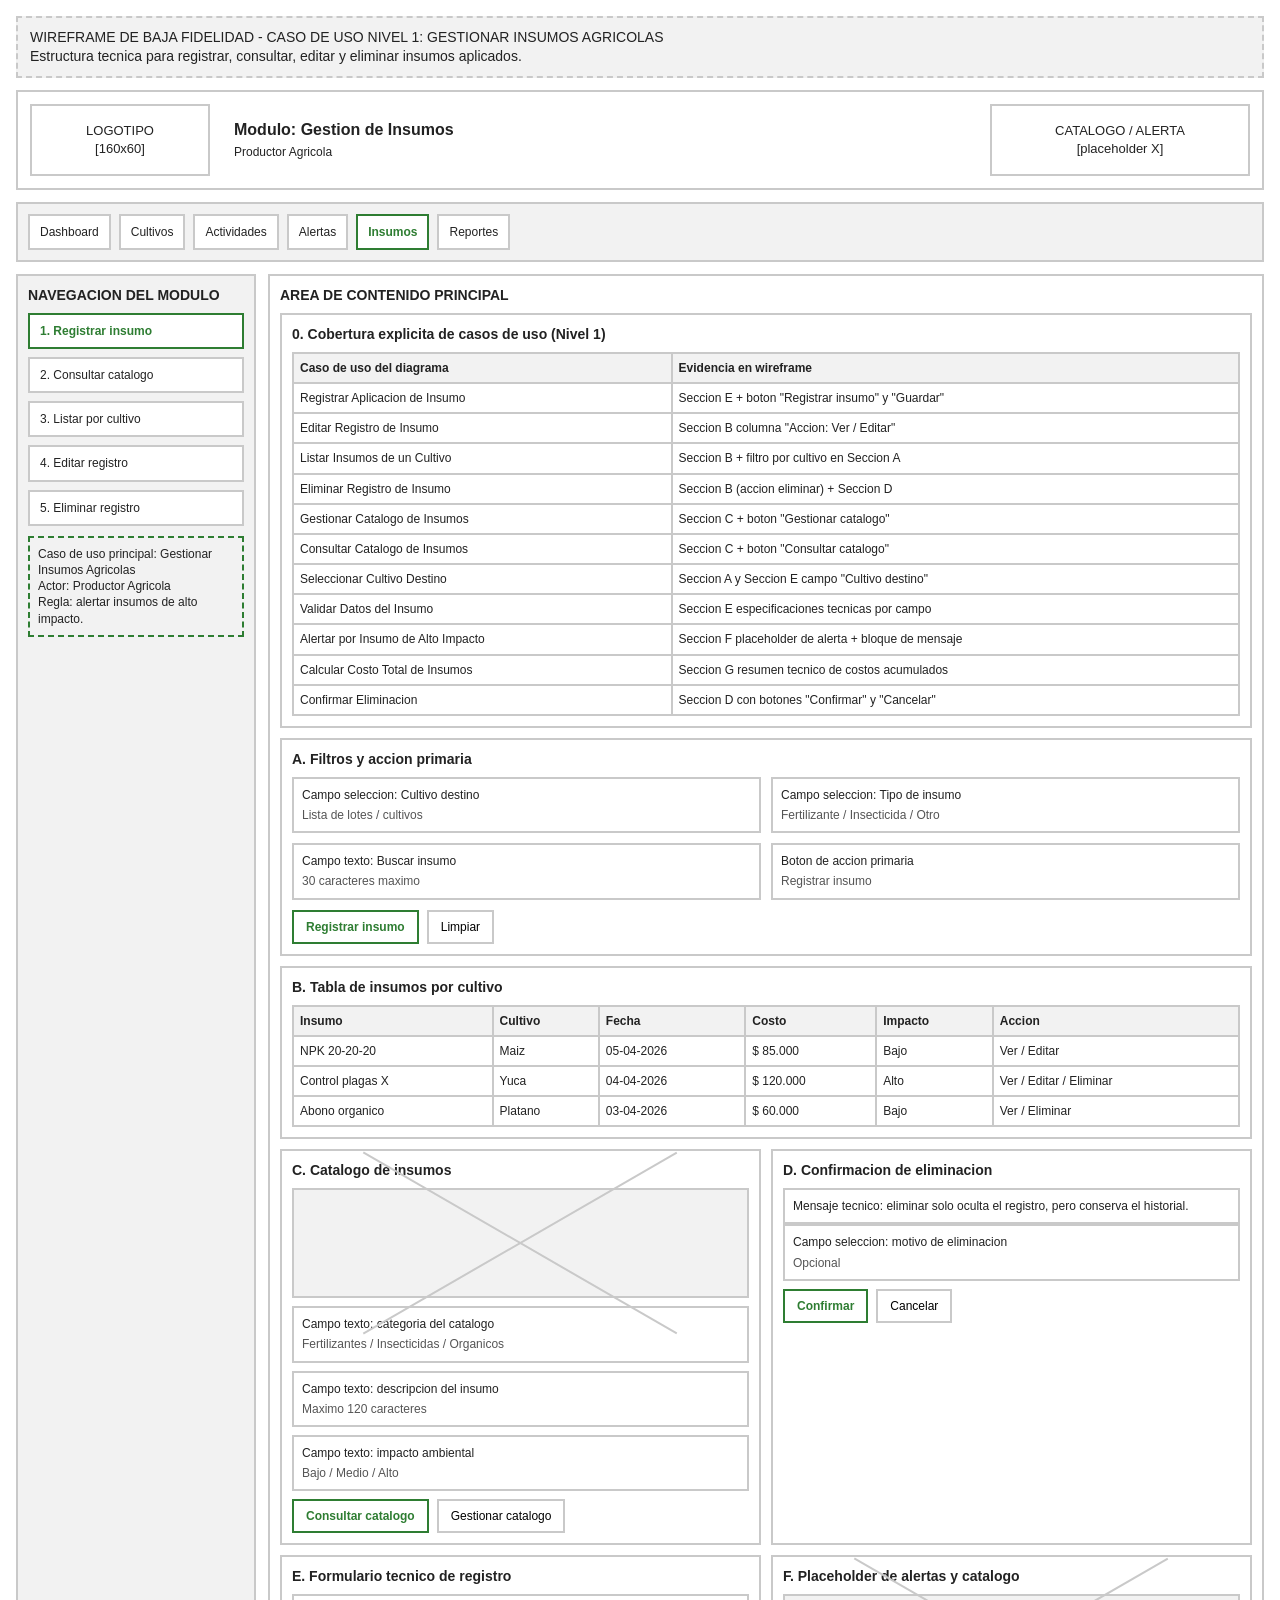
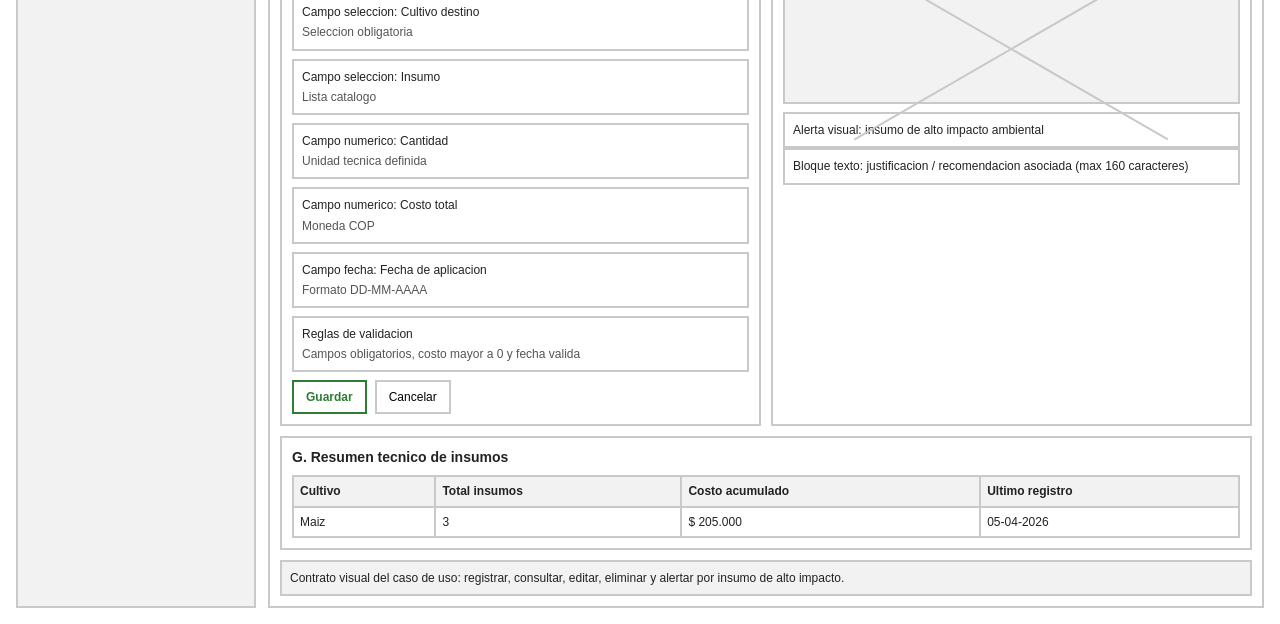
==== 04-Mockup/wireframe-insumos.html @ 9719923d "Add use case diagrams and wireframes for user and input management - Created use case diagram for "G" ====
<!DOCTYPE html>
<html lang="es">
<head>
  <meta charset="UTF-8" />
  <meta name="viewport" content="width=device-width, initial-scale=1.0" />
  <title>Wireframe - Gestion de Insumos</title>
  <link rel="stylesheet" href="wireframe-web.css" />
</head>
<body>
  <main class="app">
    <section class="frame-title">
      WIREFRAME DE BAJA FIDELIDAD - CASO DE USO NIVEL 1: GESTIONAR INSUMOS AGRICOLAS
      <br />
      Estructura tecnica para registrar, consultar, editar y eliminar insumos aplicados.
    </section>

    <header class="header">
      <div class="box">LOGOTIPO<br />[160x60]</div>
      <div class="company">
        <strong>Modulo: Gestion de Insumos</strong>
        <span>Productor Agricola</span>
      </div>
      <div class="box">CATALOGO / ALERTA<br />[placeholder X]</div>
    </header>

    <nav class="top-nav" aria-label="Navegacion principal">
      <div class="nav-list">
        <div class="nav">Dashboard</div>
        <div class="nav">Cultivos</div>
        <div class="nav">Actividades</div>
        <div class="nav">Alertas</div>
        <div class="nav active">Insumos</div>
        <div class="nav">Reportes</div>
      </div>
    </nav>

    <section class="layout">
      <aside class="sidebar">
        <h3>NAVEGACION DEL MODULO</h3>
        <div class="side-menu">
          <div class="nav active">1. Registrar insumo</div>
          <div class="nav">2. Consultar catalogo</div>
          <div class="nav">3. Listar por cultivo</div>
          <div class="nav">4. Editar registro</div>
          <div class="nav">5. Eliminar registro</div>
        </div>

        <div class="state-card">
          Caso de uso principal: Gestionar Insumos Agricolas
          <br />
          Actor: Productor Agricola
          <br />
          Regla: alertar insumos de alto impacto.
        </div>
      </aside>

      <section class="main">
        <h3>AREA DE CONTENIDO PRINCIPAL</h3>

        <article class="panel" style="margin-bottom: 10px;">
          <h4>0. Cobertura explicita de casos de uso (Nivel 1)</h4>
          <table class="table" aria-label="Cobertura de casos de uso de insumos">
            <thead>
              <tr>
                <th>Caso de uso del diagrama</th>
                <th>Evidencia en wireframe</th>
              </tr>
            </thead>
            <tbody>
              <tr>
                <td>Registrar Aplicacion de Insumo</td>
                <td>Seccion E + boton "Registrar insumo" y "Guardar"</td>
              </tr>
              <tr>
                <td>Editar Registro de Insumo</td>
                <td>Seccion B columna "Accion: Ver / Editar"</td>
              </tr>
              <tr>
                <td>Listar Insumos de un Cultivo</td>
                <td>Seccion B + filtro por cultivo en Seccion A</td>
              </tr>
              <tr>
                <td>Eliminar Registro de Insumo</td>
                <td>Seccion B (accion eliminar) + Seccion D</td>
              </tr>
              <tr>
                <td>Gestionar Catalogo de Insumos</td>
                <td>Seccion C + boton "Gestionar catalogo"</td>
              </tr>
              <tr>
                <td>Consultar Catalogo de Insumos</td>
                <td>Seccion C + boton "Consultar catalogo"</td>
              </tr>
              <tr>
                <td>Seleccionar Cultivo Destino</td>
                <td>Seccion A y Seccion E campo "Cultivo destino"</td>
              </tr>
              <tr>
                <td>Validar Datos del Insumo</td>
                <td>Seccion E especificaciones tecnicas por campo</td>
              </tr>
              <tr>
                <td>Alertar por Insumo de Alto Impacto</td>
                <td>Seccion F placeholder de alerta + bloque de mensaje</td>
              </tr>
              <tr>
                <td>Calcular Costo Total de Insumos</td>
                <td>Seccion G resumen tecnico de costos acumulados</td>
              </tr>
              <tr>
                <td>Confirmar Eliminacion</td>
                <td>Seccion D con botones "Confirmar" y "Cancelar"</td>
              </tr>
            </tbody>
          </table>
        </article>

        <article class="panel" style="margin-bottom: 10px;">
          <h4>A. Filtros y accion primaria</h4>
          <div class="grid">
            <div class="field">Campo seleccion: Cultivo destino<span class="spec">Lista de lotes / cultivos</span></div>
            <div class="field">Campo seleccion: Tipo de insumo<span class="spec">Fertilizante / Insecticida / Otro</span></div>
            <div class="field">Campo texto: Buscar insumo<span class="spec">30 caracteres maximo</span></div>
            <div class="field">Boton de accion primaria<span class="spec">Registrar insumo</span></div>
          </div>
          <div class="actions">
            <button class="button primary" type="button">Registrar insumo</button>
            <button class="button" type="button">Limpiar</button>
          </div>
        </article>

        <article class="panel" style="margin-bottom: 10px;">
          <h4>B. Tabla de insumos por cultivo</h4>
          <table class="table" aria-label="Tabla de insumos">
            <thead>
              <tr>
                <th>Insumo</th>
                <th>Cultivo</th>
                <th>Fecha</th>
                <th>Costo</th>
                <th>Impacto</th>
                <th>Accion</th>
              </tr>
            </thead>
            <tbody>
              <tr>
                <td>NPK 20-20-20</td>
                <td>Maiz</td>
                <td>05-04-2026</td>
                <td>$ 85.000</td>
                <td>Bajo</td>
                <td>Ver / Editar</td>
              </tr>
              <tr>
                <td>Control plagas X</td>
                <td>Yuca</td>
                <td>04-04-2026</td>
                <td>$ 120.000</td>
                <td>Alto</td>
                <td>Ver / Editar / Eliminar</td>
              </tr>
              <tr>
                <td>Abono organico</td>
                <td>Platano</td>
                <td>03-04-2026</td>
                <td>$ 60.000</td>
                <td>Bajo</td>
                <td>Ver / Eliminar</td>
              </tr>
            </tbody>
          </table>
        </article>

        <div class="grid">
          <article class="panel">
            <h4>C. Catalogo de insumos</h4>
            <div class="placeholder" aria-label="Placeholder de catalogo de insumos"></div>
            <div class="rows">
              <div class="field">Campo texto: categoria del catalogo<span class="spec">Fertilizantes / Insecticidas / Organicos</span></div>
              <div class="field">Campo texto: descripcion del insumo<span class="spec">Maximo 120 caracteres</span></div>
              <div class="field">Campo texto: impacto ambiental<span class="spec">Bajo / Medio / Alto</span></div>
            </div>
            <div class="actions">
              <button class="button primary" type="button">Consultar catalogo</button>
              <button class="button" type="button">Gestionar catalogo</button>
            </div>
          </article>

          <article class="panel">
            <h4>D. Confirmacion de eliminacion</h4>
            <div class="field">Mensaje tecnico: eliminar solo oculta el registro, pero conserva el historial.</div>
            <div class="field">Campo seleccion: motivo de eliminacion<span class="spec">Opcional</span></div>
            <div class="actions">
              <button class="button primary" type="button">Confirmar</button>
              <button class="button" type="button">Cancelar</button>
            </div>
          </article>
        </div>

        <div class="grid">
          <article class="panel">
            <h4>E. Formulario tecnico de registro</h4>
            <div class="rows">
              <div class="field">Campo seleccion: Cultivo destino<span class="spec">Seleccion obligatoria</span></div>
              <div class="field">Campo seleccion: Insumo<span class="spec">Lista catalogo</span></div>
              <div class="field">Campo numerico: Cantidad<span class="spec">Unidad tecnica definida</span></div>
              <div class="field">Campo numerico: Costo total<span class="spec">Moneda COP</span></div>
              <div class="field">Campo fecha: Fecha de aplicacion<span class="spec">Formato DD-MM-AAAA</span></div>
              <div class="field">Reglas de validacion<span class="spec">Campos obligatorios, costo mayor a 0 y fecha valida</span></div>
            </div>
            <div class="actions">
              <button class="button primary" type="button">Guardar</button>
              <button class="button" type="button">Cancelar</button>
            </div>
          </article>

          <article class="panel">
            <h4>F. Placeholder de alertas y catalogo</h4>
            <div class="placeholder" aria-label="Placeholder de alerta de alto impacto"></div>
            <div class="field">Alerta visual: insumo de alto impacto ambiental</div>
            <div class="field">Bloque texto: justificacion / recomendacion asociada (max 160 caracteres)</div>
          </article>
        </div>

        <article class="panel" style="margin-top: 10px;">
          <h4>G. Resumen tecnico de insumos</h4>
          <table class="table" aria-label="Resumen tecnico de insumos">
            <thead>
              <tr>
                <th>Cultivo</th>
                <th>Total insumos</th>
                <th>Costo acumulado</th>
                <th>Ultimo registro</th>
              </tr>
            </thead>
            <tbody>
              <tr>
                <td>Maiz</td>
                <td>3</td>
                <td>$ 205.000</td>
                <td>05-04-2026</td>
              </tr>
            </tbody>
          </table>
        </article>

        <div class="note">
          Contrato visual del caso de uso: registrar, consultar, editar, eliminar y alertar por insumo de alto impacto.
        </div>
      </section>
    </section>
  </main>
</body>
</html>
---- 04-Mockup/wireframe-web.css ----
:root {
  --c-bg: #ffffff;
  --c-surface: #f2f2f2;
  --c-border: #c9c9c9;
  --c-text: #222222;
  --c-state: #2e7d32;
}

* {
  box-sizing: border-box;
}

body {
  margin: 0;
  background: var(--c-bg);
  color: var(--c-text);
  font-family: Arial, Helvetica, sans-serif;
  line-height: 1.35;
}

.app {
  max-width: 1280px;
  margin: 0 auto;
  padding: 16px;
}

.frame-title {
  border: 2px dashed var(--c-border);
  padding: 10px 12px;
  margin-bottom: 12px;
  font-size: 14px;
  background: var(--c-surface);
}

.header {
  display: grid;
  grid-template-columns: 180px 1fr 260px;
  gap: 12px;
  border: 2px solid var(--c-border);
  padding: 12px;
  margin-bottom: 12px;
}

.box,
.placeholder,
.panel,
.nav,
.field,
.button,
.table,
.note {
  border: 2px solid var(--c-border);
  background: #fff;
}

.box {
  min-height: 72px;
  display: flex;
  align-items: center;
  justify-content: center;
  text-align: center;
  padding: 8px;
  font-size: 13px;
}

.company {
  min-height: 72px;
  display: flex;
  flex-direction: column;
  justify-content: center;
  gap: 4px;
  padding: 8px 12px;
}

.company strong {
  font-size: 16px;
}

.company span {
  font-size: 12px;
}

.top-nav {
  border: 2px solid var(--c-border);
  padding: 10px;
  margin-bottom: 12px;
  background: var(--c-surface);
}

.nav-list {
  display: flex;
  flex-wrap: wrap;
  gap: 8px;
}

.nav {
  padding: 8px 10px;
  font-size: 12px;
  background: #fff;
}

.nav.active {
  border-color: var(--c-state);
  color: var(--c-state);
  font-weight: bold;
}

.layout {
  display: grid;
  grid-template-columns: 240px 1fr;
  gap: 12px;
}

.sidebar {
  border: 2px solid var(--c-border);
  padding: 10px;
  background: var(--c-surface);
}

.sidebar h3,
.main h3,
.main h4,
.panel h4 {
  margin: 0 0 8px;
  font-size: 14px;
}

.side-menu {
  display: grid;
  gap: 8px;
  margin-bottom: 10px;
}

.state-card {
  border: 2px dashed var(--c-state);
  padding: 8px;
  font-size: 12px;
}

.main {
  border: 2px solid var(--c-border);
  padding: 10px;
}

.grid {
  display: grid;
  grid-template-columns: 1fr 1fr;
  gap: 10px;
  margin-bottom: 10px;
}

.panel {
  padding: 10px;
}

.placeholder {
  min-height: 110px;
  display: flex;
  align-items: center;
  justify-content: center;
  position: relative;
  margin-bottom: 8px;
  background: var(--c-surface);
}

.placeholder::before,
.placeholder::after {
  content: "";
  position: absolute;
  width: 80%;
  height: 2px;
  background: var(--c-border);
}

.placeholder::before {
  transform: rotate(30deg);
}

.placeholder::after {
  transform: rotate(-30deg);
}

.rows {
  display: grid;
  gap: 8px;
}

.field {
  padding: 8px;
  font-size: 12px;
}

.field .spec {
  display: block;
  color: #555;
  margin-top: 4px;
}

.actions {
  display: flex;
  gap: 8px;
  margin-top: 8px;
}

.button {
  padding: 8px 12px;
  font-size: 12px;
  background: #fff;
}

.button.primary {
  border-color: var(--c-state);
  color: var(--c-state);
  font-weight: bold;
}

.table {
  width: 100%;
  border-collapse: collapse;
  font-size: 12px;
}

.table th,
.table td {
  border: 2px solid var(--c-border);
  padding: 6px;
  text-align: left;
}

.table th {
  background: var(--c-surface);
}

.note {
  margin-top: 10px;
  padding: 8px;
  font-size: 12px;
  background: var(--c-surface);
}

.legend {
  margin-top: 12px;
  border: 2px solid var(--c-border);
  padding: 8px;
  font-size: 12px;
  background: #fff;
}

.legend ul {
  margin: 6px 0 0 18px;
}

@media (max-width: 980px) {
  .header {
    grid-template-columns: 1fr;
  }

  .layout,
  .grid {
    grid-template-columns: 1fr;
  }
}
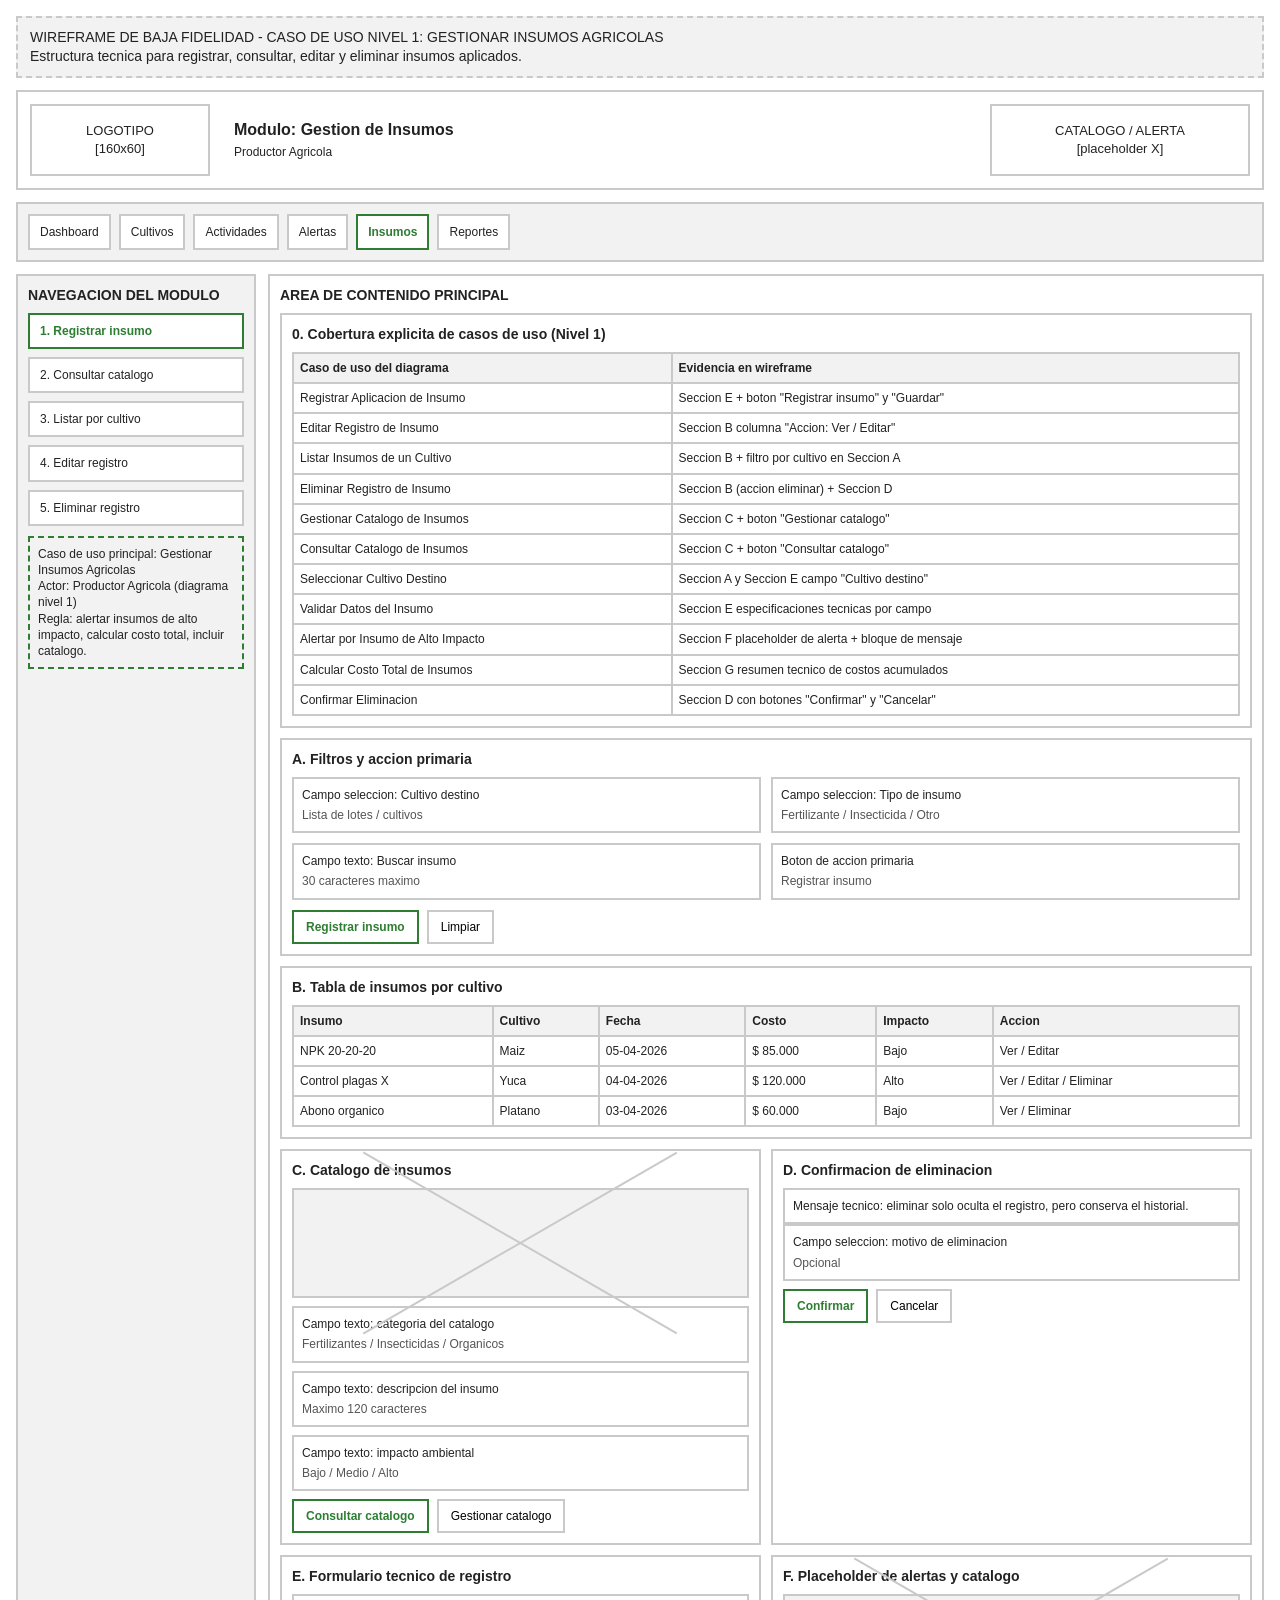
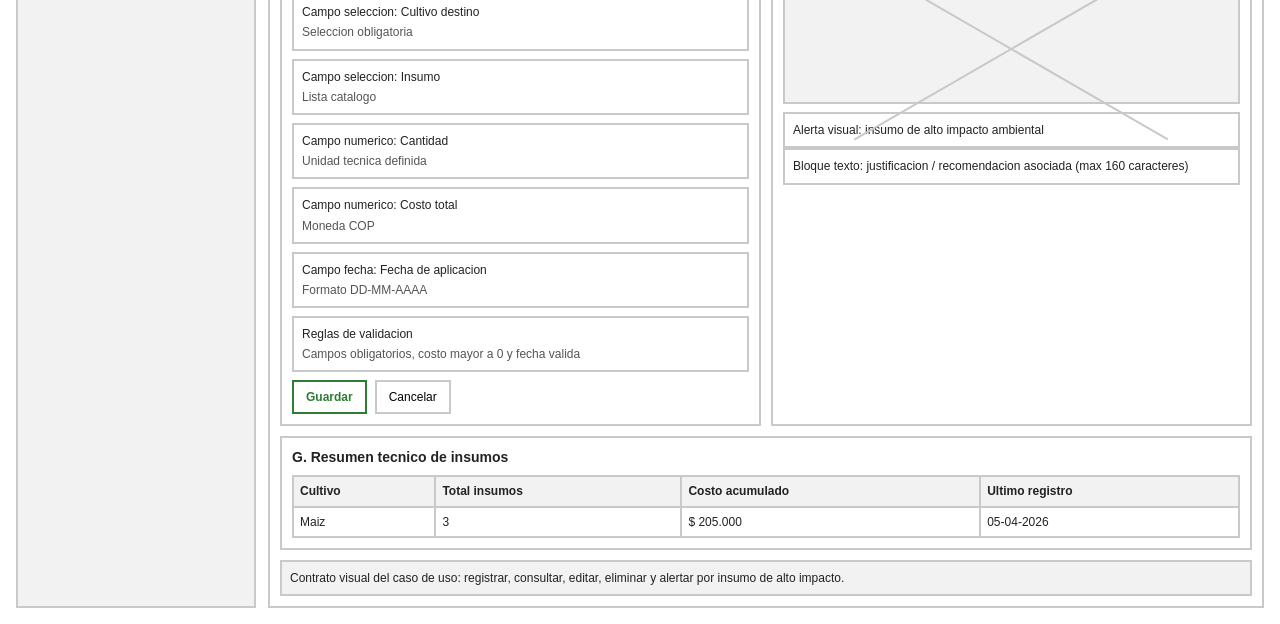
==== commit f5713e04: "feat: Remove outdated project documentation and add new architecture comparison - Deleted the old pr" ====
--- a/04-Mockup/wireframe-insumos.html
+++ b/04-Mockup/wireframe-insumos.html
@@ -48,9 +48,9 @@
         <div class="state-card">
           Caso de uso principal: Gestionar Insumos Agricolas
           <br />
-          Actor: Productor Agricola
+          Actor: Productor Agricola (diagrama nivel 1)
           <br />
-          Regla: alertar insumos de alto impacto.
+          Regla: alertar insumos de alto impacto, calcular costo total, incluir catalogo.
         </div>
       </aside>
 
